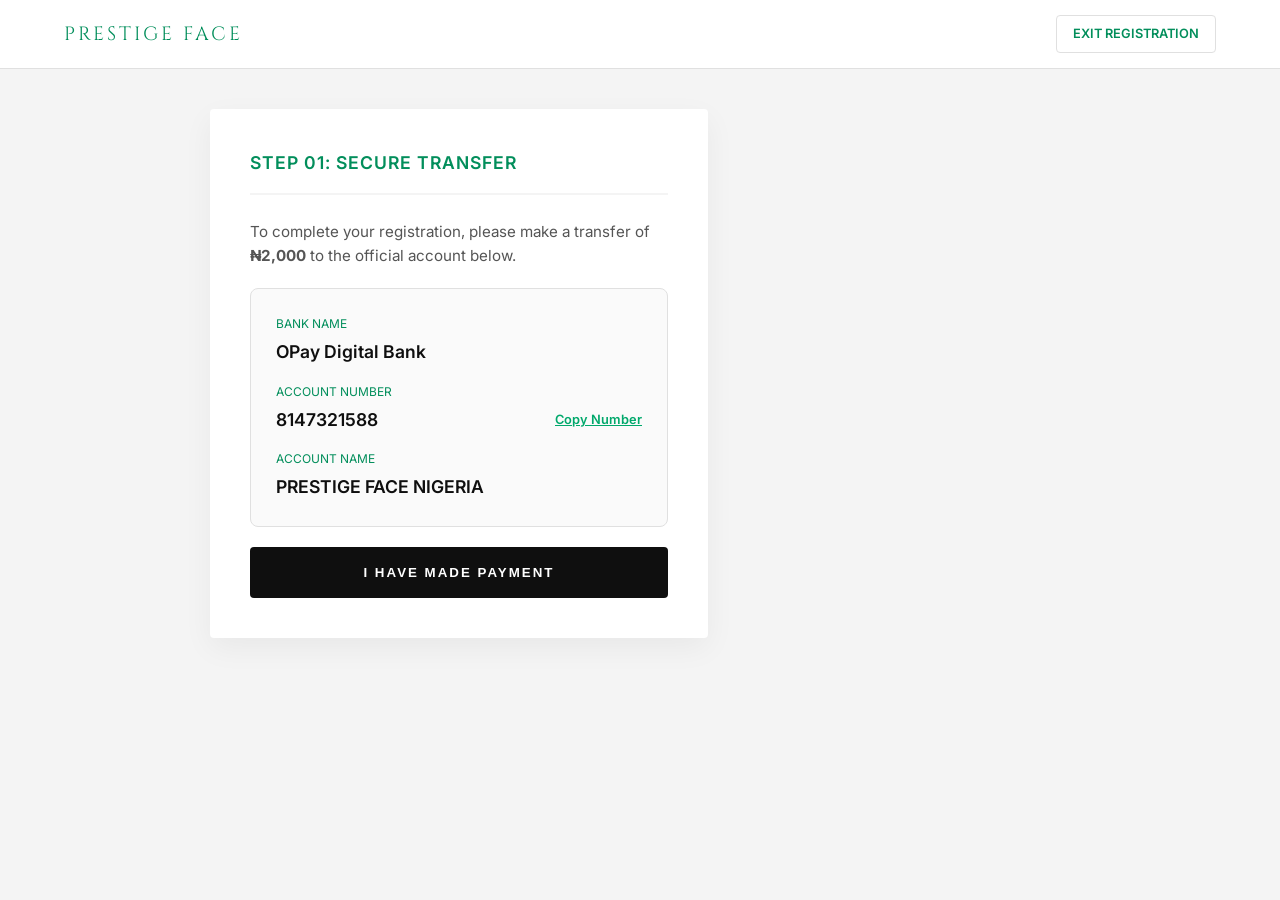
==== payment.html @ cd14887f "Replace voting portal with secure payment page" ====
<!DOCTYPE html>
<html lang="en">
<head>
    <meta charset="UTF-8">
    <meta name="viewport" content="width=device-width, initial-scale=1.0">
    <title>Secure Payment | Prestige Face Nigeria</title>
    <link href="https://fonts.googleapis.com/css2?family=Cinzel:wght@600&family=Inter:wght@300;400;500;600&display=swap" rel="stylesheet">
    <style>
        :root {
            --prestige-gold: #00A86B;
            --prestige-gold-dark: #028e5b;
            --deep-black: #0f0f0f;
            --pure-white: #ffffff;
            --soft-gray: #f4f4f4;
            --border-color: #e0e0e0;
        }

        * {
            margin: 0;
            padding: 0;
            box-sizing: border-box;
        }

        body {
            font-family: 'Inter', sans-serif;
            background-color: var(--soft-gray);
            color: var(--deep-black);
            line-height: 1.6;
        }

        /* Professional Header */
        .top-navbar {
            background: white;
            padding: 15px 5%;
            display: flex;
            justify-content: space-between;
            align-items: center;
            border-bottom: 1px solid var(--border-color);
            position: sticky;
            top: 0;
            z-index: 100;
        }

        .brand-logo {
            font-family: 'Cinzel', serif;
            font-size: 1.2rem;
            letter-spacing: 3px;
            color: #028e5b;
            text-decoration: none;
        }

        .exit-btn {
            text-decoration: none;
            color: #028e5b;
            font-size: 0.8rem;
            font-weight: 600;
            text-transform: uppercase;
            padding: 8px 16px;
            border: 1px solid var(--border-color);
            border-radius: 4px;
            transition: all 0.3s;
        }

        .exit-btn:hover {
            background: #eee;
            color: var(--deep-black);
        }

        /* Main Container */
        .checkout-wrapper {
            max-width: 900px;
            margin: 40px auto;
            padding: 0 20px;
            display: grid;
            grid-template-columns: 1.2fr 0.8fr;
            gap: 30px;
        }

        /* Payment Card */
        .white-card {
            background: white;
            border-radius: 4px;
            padding: 40px;
            box-shadow: 0 10px 30px rgba(0,0,0,0.05);
        }

        .section-header {
            margin-bottom: 25px;
            padding-bottom: 15px;
            border-bottom: 2px solid var(--soft-gray);
        }

        .step-title {
            font-size: 1.1rem;
            text-transform: uppercase;
            letter-spacing: 1px;
            font-weight: 600;
            color: var(--prestige-gold-dark);
        }

        /* Bank Info Box */
        .bank-details-container {
            background: #fafafa;
            border: 1px solid var(--border-color);
            padding: 25px;
            border-radius: 8px;
            margin-bottom: 20px;
        }

        .label-text {
            font-size: 0.75rem;
            color: #028e5b;
            text-transform: uppercase;
            margin-bottom: 5px;
        }

        .value-text {
            font-weight: 600;
            font-size: 1.1rem;
            margin-bottom: 15px;
            display: flex;
            justify-content: space-between;
            align-items: center;
        }

        .copy-link {
            color: var(--prestige-gold);
            font-size: 0.8rem;
            cursor: pointer;
            text-decoration: underline;
        }

        /* Form Inputs */
        .form-group {
            margin-bottom: 20px;
        }

        label {
            display: block;
            font-size: 0.85rem;
            font-weight: 600;
            margin-bottom: 8px;
        }

        input[type="text"], 
        input[type="file"] {
            width: 100%;
            padding: 12px;
            border: 1px solid var(--border-color);
            border-radius: 4px;
            font-family: inherit;
        }

        .submit-btn {
            width: 100%;
            background: var(--deep-black);
            color: white;
            padding: 18px;
            border: none;
            border-radius: 4px;
            font-weight: 700;
            text-transform: uppercase;
            letter-spacing: 2px;
            cursor: pointer;
            transition: 0.3s;
        }

        .submit-btn:hover {
            background: var(--prestige-gold);
        }

        /* Summary Sidebar */
        .order-summary {
            background: white;
            padding: 30px;
            border-radius: 4px;
            height: fit-content;
            border-top: 4px solid var(--prestige-gold);
        }

        .summary-item {
            display: flex;
            justify-content: space-between;
            margin-bottom: 10px;
            font-size: 0.9rem;
        }

        .total-price {
            margin-top: 20px;
            padding-top: 20px;
            border-top: 1px solid var(--soft-gray);
            font-weight: 700;
            font-size: 1.3rem;
        }

        /* Helper Classes */
        .hidden { display: none; }
        .animate-in { animation: slideUp 0.5s ease forwards; }

        @keyframes slideUp {
            from { opacity: 0; transform: translateY(10px); }
            to { opacity: 1; transform: translateY(0); }
        }

        @media (max-width: 768px) {
            .checkout-wrapper { grid-template-columns: 1fr; }
            .order-summary { order: -1; }
        }
    </style>
</head>
<body>

    <nav class="top-navbar">
        <a href="#" class="brand-logo">PRESTIGE FACE</a>
        <a href="main.html" class="exit-btn">Exit Registration</a>
    </nav>

    <div class="checkout-wrapper">
        <main class="white-card">
            
            <!-- STEP 1 -->
            <div id="step1" class="animate-in">
                <div class="section-header">
                    <span class="step-title">Step 01: Secure Transfer</span>
                </div>
                <p style="margin-bottom: 20px; font-size: 0.95rem; color: #555;">
                    To complete your registration, please make a transfer of <strong>₦2,000</strong> to the official account below.
                </p>

                <div class="bank-details-container">
                    <p class="label-text">Bank Name</p>
                    <p class="value-text">OPay Digital Bank</p>

                    <p class="label-text">Account Number</p>
                    <div class="value-text">
                        <span id="accNum">8147321588</span>
                        <span class="copy-link" onclick="copyNum()">Copy Number</span>
                    </div>

                    <p class="label-text">Account Name</p>
                    <p class="value-text" style="margin-bottom:0;">PRESTIGE FACE NIGERIA</p>
                </div>

                <button class="submit-btn" onclick="nextStep()">I Have Made Payment</button>
            </div>

            <!-- STEP 2 -->
            <div id="step2" class="hidden">
                <div class="section-header">
                    <span class="step-title">Step 02: Verification Details</span>
                </div>
                
                <p>Please ensure you send the receipt to your contestant so as he/she can forward it to us for proper documentation</p>
            </div>

    <script>
        function copyNum() {
            const num = document.getElementById('accNum').innerText;
            navigator.clipboard.writeText(num);
            const link = document.querySelector('.copy-link');
            link.innerText = "Copied!";
            setTimeout(() => { link.innerText = "Copy Number"; }, 2000);
        }

        function nextStep() {
            const s1 = document.getElementById('step1');
            const s2 = document.getElementById('step2');
            
            s1.style.opacity = '0';
            setTimeout(() => {
                s1.classList.add('hidden');
                s2.classList.remove('hidden');
                s2.classList.add('animate-in');
            }, 300);
        }
    </script>
</body>
</html>
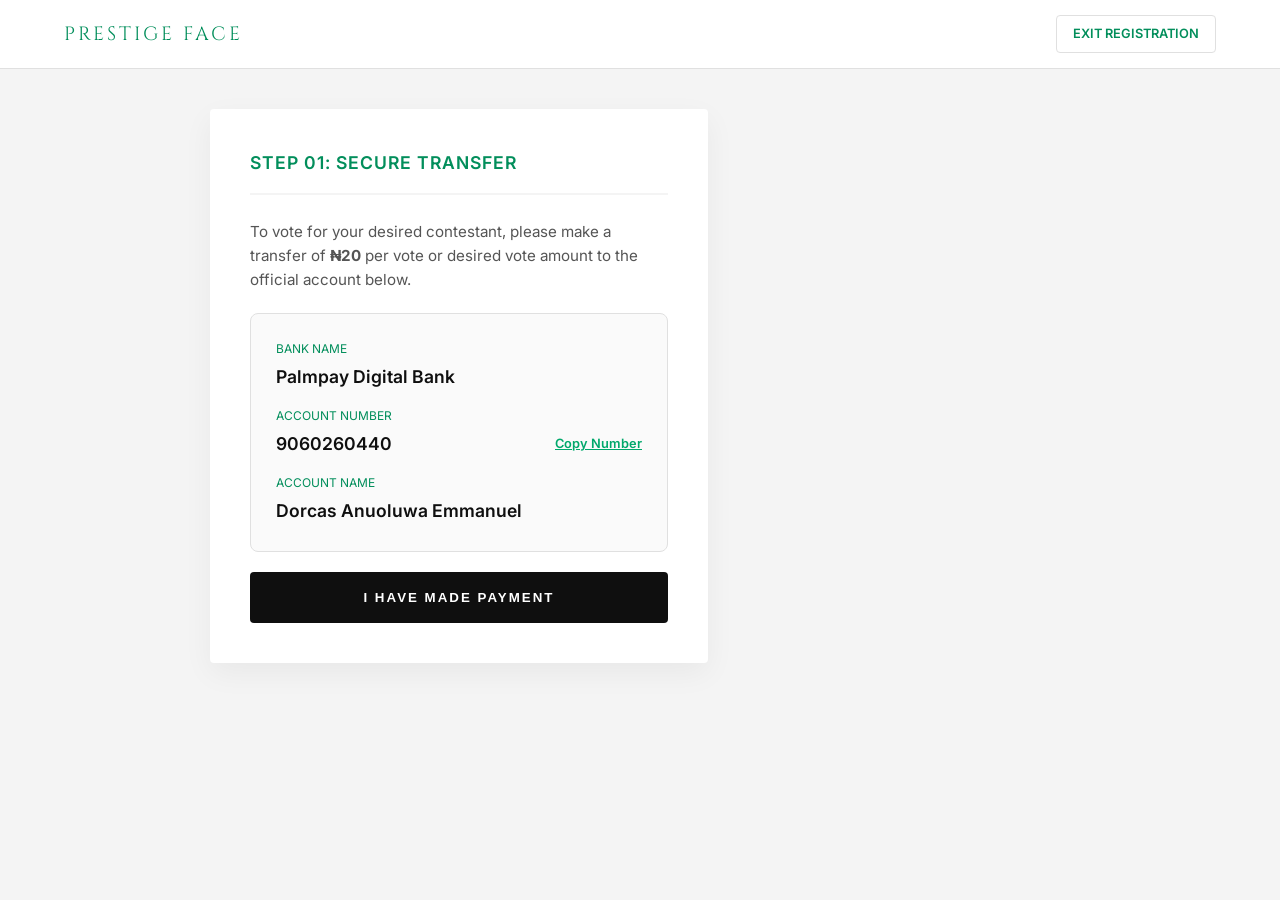
==== commit 7306d575: "Modify payment instructions and account information Updated payment details for voting process." ====
--- a/payment.html
+++ b/payment.html
@@ -212,7 +212,7 @@
 
     <nav class="top-navbar">
         <a href="#" class="brand-logo">PRESTIGE FACE</a>
-        <a href="main.html" class="exit-btn">Exit Registration</a>
+        <a href="index.html" class="exit-btn">Exit Registration</a>
     </nav>
 
     <div class="checkout-wrapper">
@@ -224,25 +224,25 @@
                     <span class="step-title">Step 01: Secure Transfer</span>
                 </div>
                 <p style="margin-bottom: 20px; font-size: 0.95rem; color: #555;">
-                    To complete your registration, please make a transfer of <strong>₦2,000</strong> to the official account below.
-                </p>
-
-                <div class="bank-details-container">
-                    <p class="label-text">Bank Name</p>
-                    <p class="value-text">OPay Digital Bank</p>
-
-                    <p class="label-text">Account Number</p>
-                    <div class="value-text">
-                        <span id="accNum">8147321588</span>
-                        <span class="copy-link" onclick="copyNum()">Copy Number</span>
-                    </div>
-
-                    <p class="label-text">Account Name</p>
-                    <p class="value-text" style="margin-bottom:0;">PRESTIGE FACE NIGERIA</p>
-                </div>
-
-                <button class="submit-btn" onclick="nextStep()">I Have Made Payment</button>
-            </div>
+               To vote for your desired  contestant, please make a transfer of <strong>₦20</strong> per vote or desired vote amount to the official account below.
+</p>
+
+<div class="bank-details-container">
+    <p class="label-text">Bank Name</p>
+    <p class="value-text">Palmpay Digital Bank</p>
+
+    <p class="label-text">Account Number</p>
+    <div class="value-text">
+        <span id="accNum">9060260440</span>
+        <span class="copy-link" onclick="copyNum()">Copy Number</span>
+    </div>
+
+    <p class="label-text">Account Name</p>
+    <p class="value-text" style="margin-bottom:0;">Dorcas Anuoluwa Emmanuel</p>
+</div>
+
+<button class="submit-btn" onclick="nextStep()">I Have Made Payment</button>
+</div>
 
             <!-- STEP 2 -->
             <div id="step2" class="hidden">
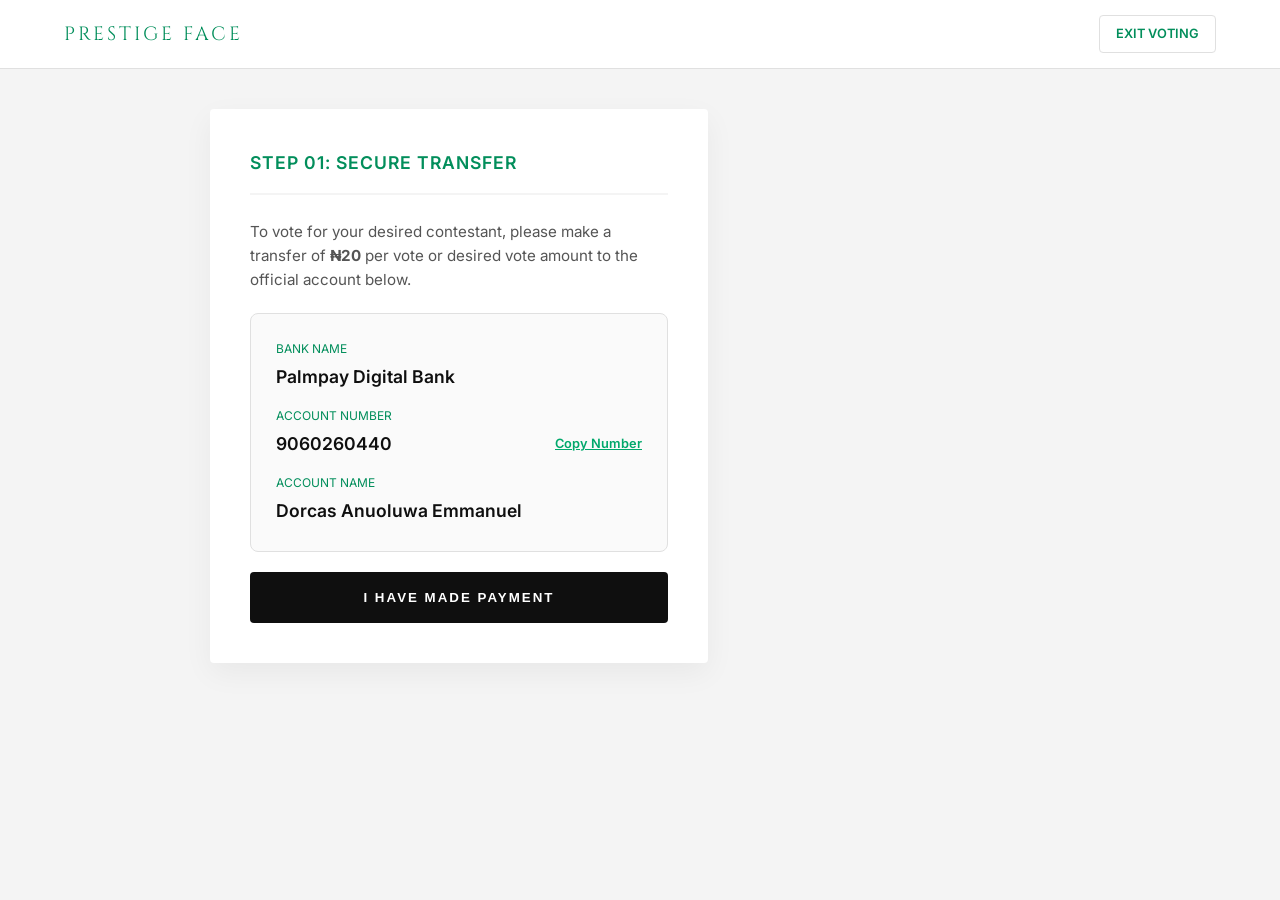
==== commit ced269bb: "Update payment.html" ====
--- a/payment.html
+++ b/payment.html
@@ -212,7 +212,7 @@
 
     <nav class="top-navbar">
         <a href="#" class="brand-logo">PRESTIGE FACE</a>
-        <a href="index.html" class="exit-btn">Exit Registration</a>
+        <a href="index.html" class="exit-btn">Exit Voting</a>
     </nav>
 
     <div class="checkout-wrapper">
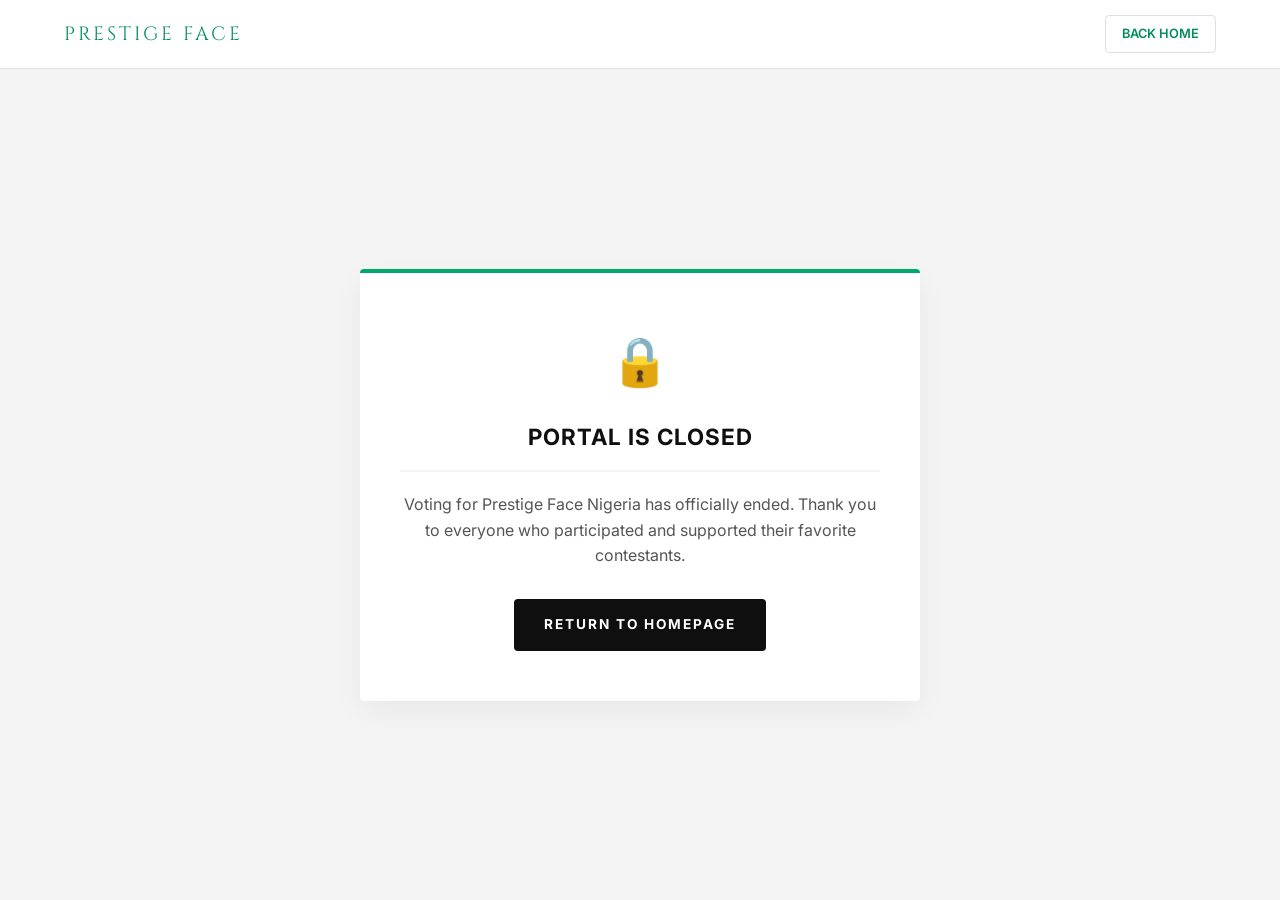
==== commit 6911c460: "Replace payment page with voting closed page" ====
--- a/payment.html
+++ b/payment.html
@@ -3,7 +3,7 @@
 <head>
     <meta charset="UTF-8">
     <meta name="viewport" content="width=device-width, initial-scale=1.0">
-    <title>Secure Payment | Prestige Face Nigeria</title>
+    <title>Voting Closed | Prestige Face Nigeria</title>
     <link href="https://fonts.googleapis.com/css2?family=Cinzel:wght@600&family=Inter:wght@300;400;500;600&display=swap" rel="stylesheet">
     <style>
         :root {
@@ -26,6 +26,9 @@
             background-color: var(--soft-gray);
             color: var(--deep-black);
             line-height: 1.6;
+            display: flex;
+            flex-direction: column;
+            min-height: 100vh;
         }
 
         /* Professional Header */
@@ -67,144 +70,71 @@
         }
 
         /* Main Container */
-        .checkout-wrapper {
-            max-width: 900px;
-            margin: 40px auto;
-            padding: 0 20px;
-            display: grid;
-            grid-template-columns: 1.2fr 0.8fr;
-            gap: 30px;
+        .closed-wrapper {
+            max-width: 600px;
+            margin: auto;
+            padding: 20px;
+            width: 100%;
         }
 
-        /* Payment Card */
+        /* Status Card */
         .white-card {
             background: white;
             border-radius: 4px;
-            padding: 40px;
+            padding: 50px 40px;
             box-shadow: 0 10px 30px rgba(0,0,0,0.05);
+            text-align: center;
+            border-top: 4px solid var(--prestige-gold);
+            animation: slideUp 0.5s ease forwards;
+        }
+
+        .status-icon {
+            font-size: 3rem;
+            color: #d9534f; /* Muted Red Alert */
+            margin-bottom: 20px;
         }
 
         .section-header {
-            margin-bottom: 25px;
+            margin-bottom: 20px;
             padding-bottom: 15px;
             border-bottom: 2px solid var(--soft-gray);
         }
 
-        .step-title {
-            font-size: 1.1rem;
+        .status-title {
+            font-size: 1.4rem;
             text-transform: uppercase;
             letter-spacing: 1px;
-            font-weight: 600;
-            color: var(--prestige-gold-dark);
+            font-weight: 700;
+            color: var(--deep-black);
         }
 
-        /* Bank Info Box */
-        .bank-details-container {
-            background: #fafafa;
-            border: 1px solid var(--border-color);
-            padding: 25px;
-            border-radius: 8px;
-            margin-bottom: 20px;
+        .notice-text {
+            margin-bottom: 30px;
+            font-size: 1rem;
+            color: #555;
         }
 
-        .label-text {
-            font-size: 0.75rem;
-            color: #028e5b;
-            text-transform: uppercase;
-            margin-bottom: 5px;
-        }
-
-        .value-text {
-            font-weight: 600;
-            font-size: 1.1rem;
-            margin-bottom: 15px;
-            display: flex;
-            justify-content: space-between;
-            align-items: center;
-        }
-
-        .copy-link {
-            color: var(--prestige-gold);
-            font-size: 0.8rem;
-            cursor: pointer;
-            text-decoration: underline;
-        }
-
-        /* Form Inputs */
-        .form-group {
-            margin-bottom: 20px;
-        }
-
-        label {
-            display: block;
-            font-size: 0.85rem;
-            font-weight: 600;
-            margin-bottom: 8px;
-        }
-
-        input[type="text"], 
-        input[type="file"] {
-            width: 100%;
-            padding: 12px;
-            border: 1px solid var(--border-color);
-            border-radius: 4px;
-            font-family: inherit;
-        }
-
-        .submit-btn {
-            width: 100%;
+        .home-btn {
+            display: inline-block;
+            text-decoration: none;
             background: var(--deep-black);
             color: white;
-            padding: 18px;
-            border: none;
+            padding: 15px 30px;
             border-radius: 4px;
             font-weight: 700;
             text-transform: uppercase;
             letter-spacing: 2px;
-            cursor: pointer;
+            font-size: 0.85rem;
             transition: 0.3s;
         }
 
-        .submit-btn:hover {
+        .home-btn:hover {
             background: var(--prestige-gold);
         }
-
-        /* Summary Sidebar */
-        .order-summary {
-            background: white;
-            padding: 30px;
-            border-radius: 4px;
-            height: fit-content;
-            border-top: 4px solid var(--prestige-gold);
-        }
-
-        .summary-item {
-            display: flex;
-            justify-content: space-between;
-            margin-bottom: 10px;
-            font-size: 0.9rem;
-        }
-
-        .total-price {
-            margin-top: 20px;
-            padding-top: 20px;
-            border-top: 1px solid var(--soft-gray);
-            font-weight: 700;
-            font-size: 1.3rem;
-        }
-
-        /* Helper Classes */
-        .hidden { display: none; }
-        .animate-in { animation: slideUp 0.5s ease forwards; }
 
         @keyframes slideUp {
             from { opacity: 0; transform: translateY(10px); }
             to { opacity: 1; transform: translateY(0); }
-        }
-
-        @media (max-width: 768px) {
-            .checkout-wrapper { grid-template-columns: 1fr; }
-            .order-summary { order: -1; }
         }
     </style>
 </head>
@@ -212,67 +142,24 @@
 
     <nav class="top-navbar">
         <a href="#" class="brand-logo">PRESTIGE FACE</a>
-        <a href="index.html" class="exit-btn">Exit Voting</a>
+        <a href="index.html" class="exit-btn">Back Home</a>
     </nav>
 
-    <div class="checkout-wrapper">
+    <div class="closed-wrapper">
         <main class="white-card">
+            <div class="status-icon">🔒</div>
             
-            <!-- STEP 1 -->
-            <div id="step1" class="animate-in">
-                <div class="section-header">
-                    <span class="step-title">Step 01: Secure Transfer</span>
-                </div>
-                <p style="margin-bottom: 20px; font-size: 0.95rem; color: #555;">
-               To vote for your desired  contestant, please make a transfer of <strong>₦20</strong> per vote or desired vote amount to the official account below.
-</p>
+            <div class="section-header">
+                <h1 class="status-title">Portal is Closed</h1>
+            </div>
+            
+            <p class="notice-text">
+                Voting for Prestige Face Nigeria has officially ended. Thank you to everyone who participated and supported their favorite contestants. 
+            </p>
 
-<div class="bank-details-container">
-    <p class="label-text">Bank Name</p>
-    <p class="value-text">Palmpay Digital Bank</p>
-
-    <p class="label-text">Account Number</p>
-    <div class="value-text">
-        <span id="accNum">9060260440</span>
-        <span class="copy-link" onclick="copyNum()">Copy Number</span>
+            <a href="index.html" class="home-btn">Return to Homepage</a>
+        </main>
     </div>
 
-    <p class="label-text">Account Name</p>
-    <p class="value-text" style="margin-bottom:0;">Dorcas Anuoluwa Emmanuel</p>
-</div>
-
-<button class="submit-btn" onclick="nextStep()">I Have Made Payment</button>
-</div>
-
-            <!-- STEP 2 -->
-            <div id="step2" class="hidden">
-                <div class="section-header">
-                    <span class="step-title">Step 02: Verification Details</span>
-                </div>
-                
-                <p>Please ensure you send the receipt to your contestant so as he/she can forward it to us for proper documentation</p>
-            </div>
-
-    <script>
-        function copyNum() {
-            const num = document.getElementById('accNum').innerText;
-            navigator.clipboard.writeText(num);
-            const link = document.querySelector('.copy-link');
-            link.innerText = "Copied!";
-            setTimeout(() => { link.innerText = "Copy Number"; }, 2000);
-        }
-
-        function nextStep() {
-            const s1 = document.getElementById('step1');
-            const s2 = document.getElementById('step2');
-            
-            s1.style.opacity = '0';
-            setTimeout(() => {
-                s1.classList.add('hidden');
-                s2.classList.remove('hidden');
-                s2.classList.add('animate-in');
-            }, 300);
-        }
-    </script>
 </body>
 </html>
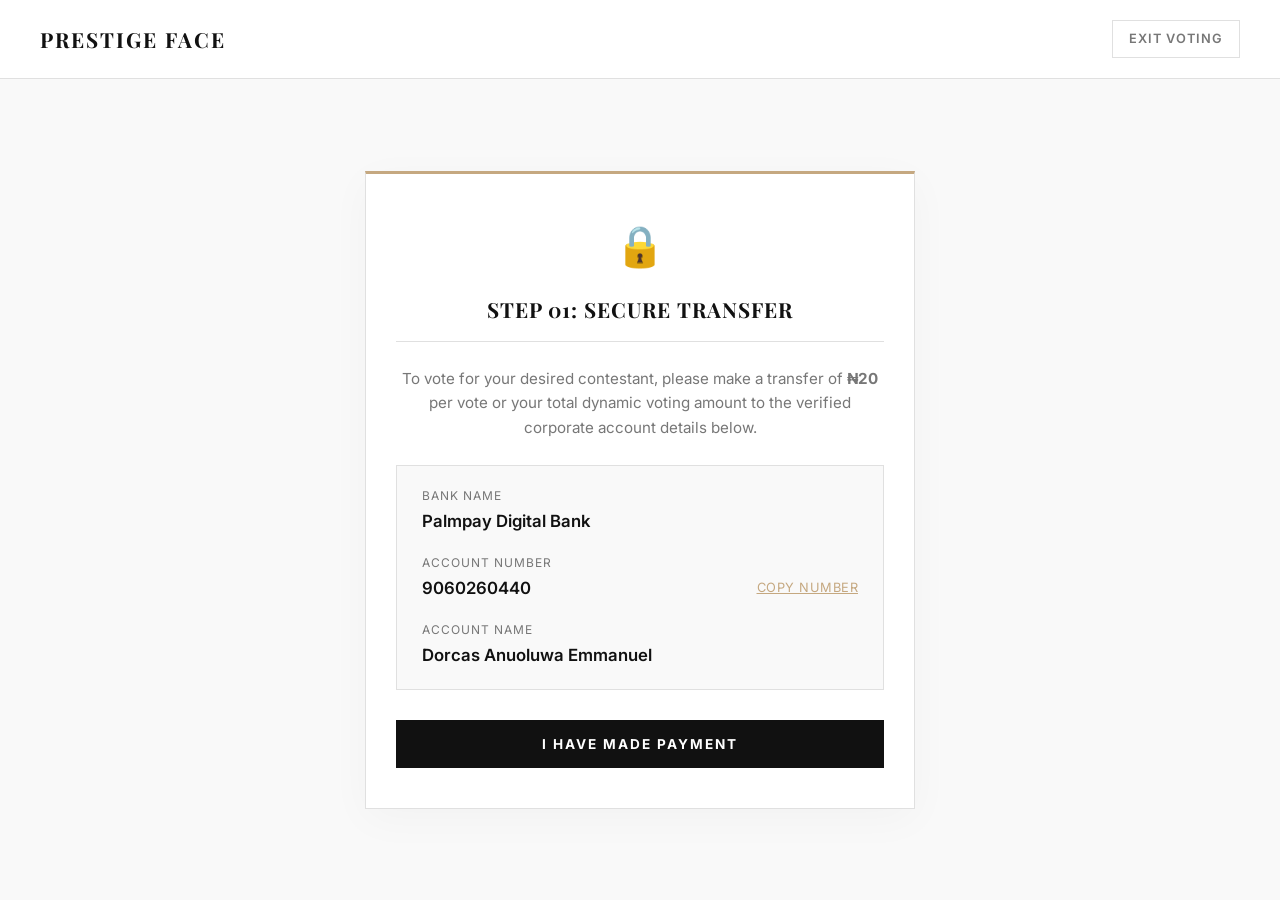
==== commit fbe2d354: "Update payment.html" ====
--- a/payment.html
+++ b/payment.html
@@ -3,163 +3,300 @@
 <head>
     <meta charset="UTF-8">
     <meta name="viewport" content="width=device-width, initial-scale=1.0">
-    <title>Voting Closed | Prestige Face Nigeria</title>
-    <link href="https://fonts.googleapis.com/css2?family=Cinzel:wght@600&family=Inter:wght@300;400;500;600&display=swap" rel="stylesheet">
+    <title>Secure Payment | Prestige Face Nigeria</title>
+    <link href="https://fonts.googleapis.com/css2?family=Playfair+Display:wght@700&family=Inter:wght@300;400;600;700&display=swap" rel="stylesheet">
     <style>
+        /* ==========================================================================
+           COLOR PALETTE & DESIGN SYSTEM
+           ========================================================================== */
         :root {
-            --prestige-gold: #00A86B;
-            --prestige-gold-dark: #028e5b;
-            --deep-black: #0f0f0f;
-            --pure-white: #ffffff;
-            --soft-gray: #f4f4f4;
+            --primary: #111111;
+            --accent: #c5a880; /* High-Fashion Gold */
+            --light-bg: #f9f9f9;
+            --text-dark: #222222;
+            --text-light: #777777;
             --border-color: #e0e0e0;
-        }
-
-        * {
-            margin: 0;
-            padding: 0;
-            box-sizing: border-box;
+            --white: #ffffff;
+            --transition: all 0.3s cubic-bezier(0.25, 0.8, 0.25, 1);
+        }
+
+        * { 
+            margin: 0; 
+            padding: 0; 
+            box-sizing: border-box; 
+            font-family: 'Inter', sans-serif; 
         }
 
         body {
-            font-family: 'Inter', sans-serif;
-            background-color: var(--soft-gray);
-            color: var(--deep-black);
+            background-color: var(--light-bg);
+            color: var(--text-dark);
             line-height: 1.6;
             display: flex;
             flex-direction: column;
             min-height: 100vh;
-        }
-
-        /* Professional Header */
+            padding-top: 80px; /* Space for fixed navbar */
+        }
+
+        /* Navigation Bar */
         .top-navbar {
-            background: white;
-            padding: 15px 5%;
+            position: fixed;
+            top: 0;
+            left: 0;
+            width: 100%;
+            background: rgba(255, 255, 255, 0.95);
+            backdrop-filter: blur(10px);
+            border-bottom: 1px solid var(--border-color);
             display: flex;
             justify-content: space-between;
             align-items: center;
-            border-bottom: 1px solid var(--border-color);
-            position: sticky;
-            top: 0;
-            z-index: 100;
+            padding: 20px 40px;
+            z-index: 999;
         }
 
         .brand-logo {
-            font-family: 'Cinzel', serif;
-            font-size: 1.2rem;
-            letter-spacing: 3px;
-            color: #028e5b;
+            font-family: 'Playfair Display', serif;
+            font-size: 1.3rem;
+            font-weight: 700;
+            letter-spacing: 2px;
+            color: var(--primary);
             text-decoration: none;
         }
 
         .exit-btn {
             text-decoration: none;
-            color: #028e5b;
+            color: var(--text-light);
+            font-weight: 600;
             font-size: 0.8rem;
-            font-weight: 600;
-            text-transform: uppercase;
+            text-transform: uppercase;
+            letter-spacing: 1px;
+            transition: var(--transition);
+            border: 1px solid var(--border-color);
             padding: 8px 16px;
+        }
+
+        .exit-btn:hover {
+            color: var(--primary);
+            border-color: var(--primary);
+        }
+
+        /* Main Container Framework */
+        .checkout-container {
+            flex: 1;
+            display: flex;
+            align-items: center;
+            justify-content: center;
+            padding: 40px 20px;
+        }
+
+        .checkout-wrapper {
+            max-width: 550px;
+            width: 100%;
+            margin: auto;
+        }
+
+        .white-card {
+            background: var(--white);
             border: 1px solid var(--border-color);
-            border-radius: 4px;
-            transition: all 0.3s;
-        }
-
-        .exit-btn:hover {
-            background: #eee;
-            color: var(--deep-black);
-        }
-
-        /* Main Container */
-        .closed-wrapper {
-            max-width: 600px;
-            margin: auto;
-            padding: 20px;
-            width: 100%;
-        }
-
-        /* Status Card */
-        .white-card {
-            background: white;
-            border-radius: 4px;
-            padding: 50px 40px;
-            box-shadow: 0 10px 30px rgba(0,0,0,0.05);
+            padding: 40px 30px;
+            box-shadow: 0 10px 40px rgba(0,0,0,0.03);
             text-align: center;
-            border-top: 4px solid var(--prestige-gold);
-            animation: slideUp 0.5s ease forwards;
+            border-top: 3px solid var(--accent);
+            position: relative;
         }
 
         .status-icon {
-            font-size: 3rem;
-            color: #d9534f; /* Muted Red Alert */
-            margin-bottom: 20px;
+            font-size: 2.5rem;
+            color: var(--accent);
+            margin-bottom: 15px;
         }
 
         .section-header {
-            margin-bottom: 20px;
+            margin-bottom: 25px;
             padding-bottom: 15px;
-            border-bottom: 2px solid var(--soft-gray);
-        }
-
-        .status-title {
-            font-size: 1.4rem;
+            border-bottom: 1px solid var(--border-color);
+        }
+
+        .step-title {
+            font-family: 'Playfair Display', serif;
+            font-size: 1.3rem;
             text-transform: uppercase;
             letter-spacing: 1px;
             font-weight: 700;
-            color: var(--deep-black);
-        }
-
-        .notice-text {
+            color: var(--primary);
+        }
+
+        .instruction-text {
+            margin-bottom: 25px;
+            font-size: 0.95rem;
+            color: var(--text-light);
+        }
+
+        /* Bank Account Content Area */
+        .bank-details-container {
+            background: var(--light-bg);
+            border: 1px solid var(--border-color);
+            padding: 20px 25px;
             margin-bottom: 30px;
-            font-size: 1rem;
-            color: #555;
-        }
-
-        .home-btn {
-            display: inline-block;
+            text-align: left;
+        }
+
+        .label-text {
+            font-size: 0.75rem;
+            color: var(--text-light);
+            text-transform: uppercase;
+            letter-spacing: 1px;
+            margin-bottom: 3px;
+        }
+
+        .value-text {
+            font-weight: 600;
+            font-size: 1.05rem;
+            margin-bottom: 18px;
+            color: var(--primary);
+            display: flex;
+            justify-content: space-between;
+            align-items: center;
+        }
+
+        .value-text:last-child {
+            margin-bottom: 0;
+        }
+
+        .copy-link {
+            color: var(--accent);
+            font-size: 0.8rem;
+            cursor: pointer;
+            text-decoration: underline;
+            font-weight: 400;
+            text-transform: uppercase;
+            letter-spacing: 0.5px;
+        }
+
+        .copy-link:hover {
+            color: var(--primary);
+        }
+
+        /* Action Buttons */
+        .submit-btn, .home-btn {
+            display: block;
+            width: 100%;
             text-decoration: none;
-            background: var(--deep-black);
-            color: white;
-            padding: 15px 30px;
-            border-radius: 4px;
+            background: var(--primary);
+            color: var(--white);
+            padding: 16px;
+            border: none;
             font-weight: 700;
             text-transform: uppercase;
             letter-spacing: 2px;
+            cursor: pointer;
             font-size: 0.85rem;
-            transition: 0.3s;
-        }
-
-        .home-btn:hover {
-            background: var(--prestige-gold);
+            transition: var(--transition);
+            text-align: center;
+        }
+
+        .submit-btn:hover, .home-btn:hover {
+            background: var(--accent);
+        }
+
+        /* Step Logic Display Controls */
+        .hidden { 
+            display: none !important; 
+        }
+
+        .animate-in { 
+            animation: slideUp 0.4s cubic-bezier(0.25, 0.8, 0.25, 1) forwards; 
         }
 
         @keyframes slideUp {
-            from { opacity: 0; transform: translateY(10px); }
+            from { opacity: 0; transform: translateY(15px); }
             to { opacity: 1; transform: translateY(0); }
         }
     </style>
 </head>
 <body>
 
+    <!-- Integrated Top Header Navigation Element -->
     <nav class="top-navbar">
-        <a href="#" class="brand-logo">PRESTIGE FACE</a>
-        <a href="index.html" class="exit-btn">Back Home</a>
+        <a href="index.html" class="brand-logo">PRESTIGE FACE</a>
+        <a href="index.html" class="exit-btn">Exit Voting</a>
     </nav>
 
-    <div class="closed-wrapper">
-        <main class="white-card">
-            <div class="status-icon">🔒</div>
+    <!-- Center Stage Container Block -->
+    <div class="checkout-container">
+        <div class="checkout-wrapper">
+            <main class="white-card">
+                <div class="status-icon">🔒</div>
+
+                <!-- STEP 1: Secure Direct Transfer Panel -->
+                <div id="step1" class="animate-in">
+                    <div class="section-header">
+                        <span class="step-title">Step 01: Secure Transfer</span>
+                    </div>
+                    <p class="instruction-text">
+                        To vote for your desired contestant, please make a transfer of <strong>₦20</strong> per vote or your total dynamic voting amount to the verified corporate account details below.
+                    </p>
+
+                    <div class="bank-details-container">
+                        <p class="label-text">Bank Name</p>
+                        <p class="value-text">Palmpay Digital Bank</p>
+
+                        <p class="label-text">Account Number</p>
+                        <div class="value-text">
+                            <span id="accNum">9060260440</span>
+                            <span class="copy-link" onclick="copyNum()">Copy Number</span>
+                        </div>
+
+                        <p class="label-text">Account Name</p>
+                        <p class="value-text">Dorcas Anuoluwa Emmanuel</p>
+                    </div>
+
+                    <button class="submit-btn" onclick="nextStep()">I Have Made Payment</button>
+                </div>
+
+                <!-- STEP 2: Client Verification Interface Panel -->
+                <div id="step2" class="hidden">
+                    <div class="section-header">
+                        <span class="step-title">Step 02: Verification Details</span>
+                    </div>
+                    
+                    <p class="instruction-text" style="line-height: 1.8; margin-bottom: 35px;">
+                        Payment initialized successfully. Please ensure you **forward your transactional receipt snapshot directly to your chosen contestant** so they can submit it to the administrative board for instant live standing updates.
+                    </p>
+                    
+                    <a href="index.html" class="home-btn">Return to Homepage</a>
+                </div>
+            </main>
+        </div>
+    </div>
+
+    <!-- Interface Script Controller Block -->
+    <script>
+        // Copy System Handling Interface
+        function copyNum() {
+            const num = document.getElementById('accNum').innerText;
+            navigator.clipboard.writeText(num).then(() => {
+                const link = document.querySelector('.copy-link');
+                link.innerText = "Copied!";
+                setTimeout(() => { 
+                    link.innerText = "Copy Number"; 
+                }, 2000);
+            });
+        }
+
+        // Multistage Navigation Controller Logic
+        function nextStep() {
+            const s1 = document.getElementById('step1');
+            const s2 = document.getElementById('step2');
             
-            <div class="section-header">
-                <h1 class="status-title">Portal is Closed</h1>
-            </div>
+            s1.style.opacity = '0';
+            s1.style.transition = 'opacity 0.2s ease';
             
-            <p class="notice-text">
-                Voting for Prestige Face Nigeria has officially ended. Thank you to everyone who participated and supported their favorite contestants. 
-            </p>
-
-            <a href="index.html" class="home-btn">Return to Homepage</a>
-        </main>
-    </div>
-
+            setTimeout(() => {
+                s1.classList.add('hidden');
+                s2.classList.remove('hidden');
+                s2.classList.add('animate-in');
+            }, 200);
+        }
+    </script>
 </body>
 </html>
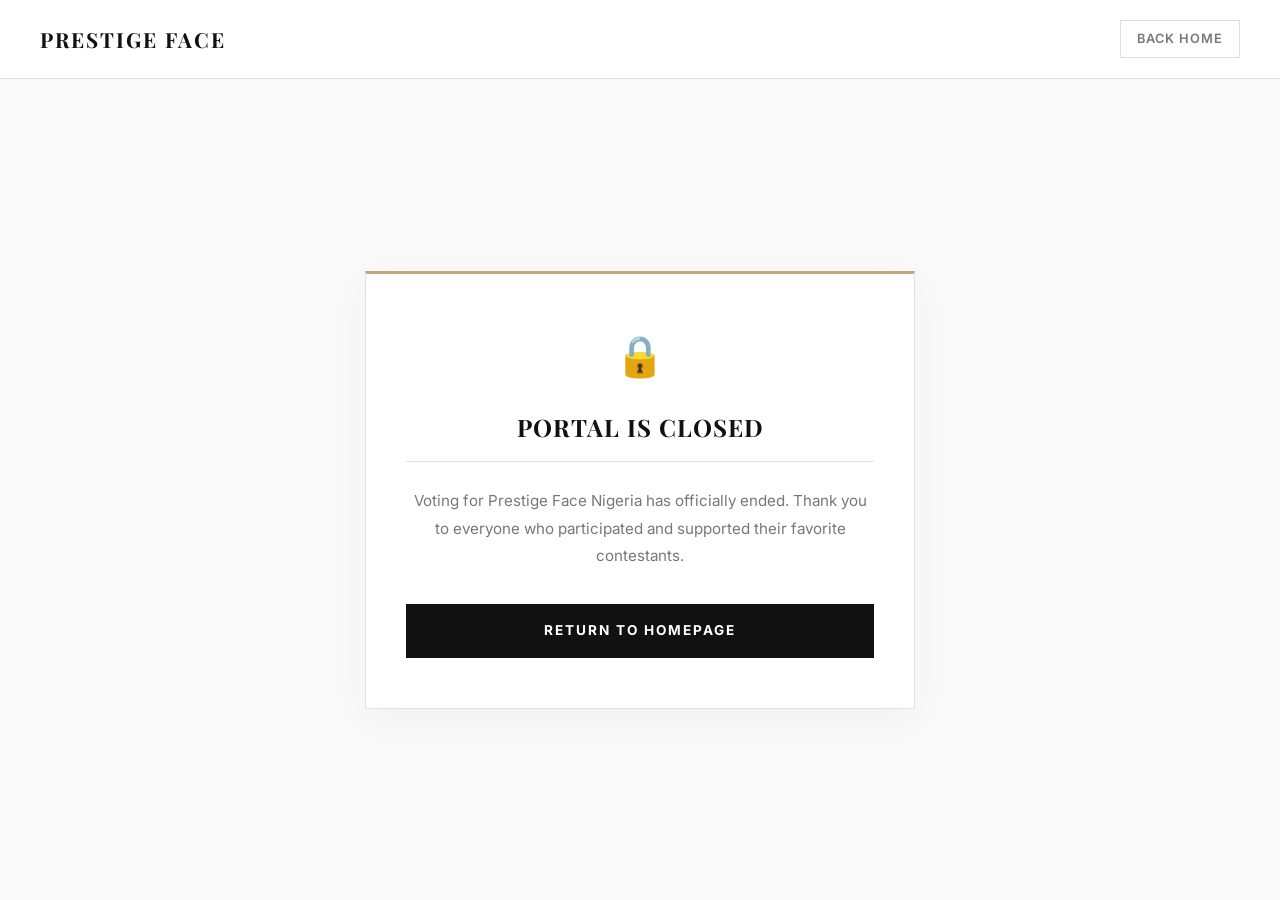
==== commit 07b13343: "Replace payment page with closed voting notice" ====
--- a/payment.html
+++ b/payment.html
@@ -3,11 +3,11 @@
 <head>
     <meta charset="UTF-8">
     <meta name="viewport" content="width=device-width, initial-scale=1.0">
-    <title>Secure Payment | Prestige Face Nigeria</title>
+    <title>Voting Closed | Prestige Face Nigeria</title>
     <link href="https://fonts.googleapis.com/css2?family=Playfair+Display:wght@700&family=Inter:wght@300;400;600;700&display=swap" rel="stylesheet">
     <style>
         /* ==========================================================================
-           COLOR PALETTE & DESIGN SYSTEM
+           COLOR PALETTE & DESIGN SYSTEM (Matches Prestige Luxury Branding)
            ========================================================================== */
         :root {
             --primary: #111111;
@@ -20,14 +20,14 @@
             --transition: all 0.3s cubic-bezier(0.25, 0.8, 0.25, 1);
         }
 
-        * { 
-            margin: 0; 
-            padding: 0; 
-            box-sizing: border-box; 
-            font-family: 'Inter', sans-serif; 
+        * {
+            margin: 0;
+            padding: 0;
+            box-sizing: border-box;
         }
 
         body {
+            font-family: 'Inter', sans-serif;
             background-color: var(--light-bg);
             color: var(--text-dark);
             line-height: 1.6;
@@ -37,7 +37,7 @@
             padding-top: 80px; /* Space for fixed navbar */
         }
 
-        /* Navigation Bar */
+        /* Professional Header Navigation */
         .top-navbar {
             position: fixed;
             top: 0;
@@ -80,7 +80,7 @@
         }
 
         /* Main Container Framework */
-        .checkout-container {
+        .closed-container {
             flex: 1;
             display: flex;
             align-items: center;
@@ -88,26 +88,27 @@
             padding: 40px 20px;
         }
 
-        .checkout-wrapper {
+        .closed-wrapper {
             max-width: 550px;
             width: 100%;
             margin: auto;
         }
 
+        /* Status Card Display */
         .white-card {
             background: var(--white);
             border: 1px solid var(--border-color);
-            padding: 40px 30px;
+            padding: 50px 40px;
             box-shadow: 0 10px 40px rgba(0,0,0,0.03);
             text-align: center;
             border-top: 3px solid var(--accent);
-            position: relative;
+            animation: slideUp 0.4s cubic-bezier(0.25, 0.8, 0.25, 1) forwards;
         }
 
         .status-icon {
             font-size: 2.5rem;
             color: var(--accent);
-            margin-bottom: 15px;
+            margin-bottom: 20px;
         }
 
         .section-header {
@@ -116,68 +117,24 @@
             border-bottom: 1px solid var(--border-color);
         }
 
-        .step-title {
+        .status-title {
             font-family: 'Playfair Display', serif;
-            font-size: 1.3rem;
+            font-size: 1.5rem;
             text-transform: uppercase;
             letter-spacing: 1px;
             font-weight: 700;
             color: var(--primary);
         }
 
-        .instruction-text {
-            margin-bottom: 25px;
+        .notice-text {
+            margin-bottom: 35px;
             font-size: 0.95rem;
             color: var(--text-light);
-        }
-
-        /* Bank Account Content Area */
-        .bank-details-container {
-            background: var(--light-bg);
-            border: 1px solid var(--border-color);
-            padding: 20px 25px;
-            margin-bottom: 30px;
-            text-align: left;
-        }
-
-        .label-text {
-            font-size: 0.75rem;
-            color: var(--text-light);
-            text-transform: uppercase;
-            letter-spacing: 1px;
-            margin-bottom: 3px;
-        }
-
-        .value-text {
-            font-weight: 600;
-            font-size: 1.05rem;
-            margin-bottom: 18px;
-            color: var(--primary);
-            display: flex;
-            justify-content: space-between;
-            align-items: center;
-        }
-
-        .value-text:last-child {
-            margin-bottom: 0;
-        }
-
-        .copy-link {
-            color: var(--accent);
-            font-size: 0.8rem;
-            cursor: pointer;
-            text-decoration: underline;
-            font-weight: 400;
-            text-transform: uppercase;
-            letter-spacing: 0.5px;
-        }
-
-        .copy-link:hover {
-            color: var(--primary);
+            line-height: 1.8;
         }
 
         /* Action Buttons */
-        .submit-btn, .home-btn {
+        .home-btn {
             display: block;
             width: 100%;
             text-decoration: none;
@@ -194,17 +151,8 @@
             text-align: center;
         }
 
-        .submit-btn:hover, .home-btn:hover {
+        .home-btn:hover {
             background: var(--accent);
-        }
-
-        /* Step Logic Display Controls */
-        .hidden { 
-            display: none !important; 
-        }
-
-        .animate-in { 
-            animation: slideUp 0.4s cubic-bezier(0.25, 0.8, 0.25, 1) forwards; 
         }
 
         @keyframes slideUp {
@@ -215,88 +163,30 @@
 </head>
 <body>
 
-    <!-- Integrated Top Header Navigation Element -->
+    <!-- Top Header Navigation -->
     <nav class="top-navbar">
         <a href="index.html" class="brand-logo">PRESTIGE FACE</a>
-        <a href="index.html" class="exit-btn">Exit Voting</a>
+        <a href="index.html" class="exit-btn">Back Home</a>
     </nav>
 
     <!-- Center Stage Container Block -->
-    <div class="checkout-container">
-        <div class="checkout-wrapper">
+    <div class="closed-container">
+        <div class="closed-wrapper">
             <main class="white-card">
                 <div class="status-icon">🔒</div>
+                
+                <div class="section-header">
+                    <h1 class="status-title">Portal is Closed</h1>
+                </div>
+                
+                <p class="notice-text">
+                    Voting for Prestige Face Nigeria has officially ended. Thank you to everyone who participated and supported their favorite contestants.
+                </p>
 
-                <!-- STEP 1: Secure Direct Transfer Panel -->
-                <div id="step1" class="animate-in">
-                    <div class="section-header">
-                        <span class="step-title">Step 01: Secure Transfer</span>
-                    </div>
-                    <p class="instruction-text">
-                        To vote for your desired contestant, please make a transfer of <strong>₦20</strong> per vote or your total dynamic voting amount to the verified corporate account details below.
-                    </p>
-
-                    <div class="bank-details-container">
-                        <p class="label-text">Bank Name</p>
-                        <p class="value-text">Palmpay Digital Bank</p>
-
-                        <p class="label-text">Account Number</p>
-                        <div class="value-text">
-                            <span id="accNum">9060260440</span>
-                            <span class="copy-link" onclick="copyNum()">Copy Number</span>
-                        </div>
-
-                        <p class="label-text">Account Name</p>
-                        <p class="value-text">Dorcas Anuoluwa Emmanuel</p>
-                    </div>
-
-                    <button class="submit-btn" onclick="nextStep()">I Have Made Payment</button>
-                </div>
-
-                <!-- STEP 2: Client Verification Interface Panel -->
-                <div id="step2" class="hidden">
-                    <div class="section-header">
-                        <span class="step-title">Step 02: Verification Details</span>
-                    </div>
-                    
-                    <p class="instruction-text" style="line-height: 1.8; margin-bottom: 35px;">
-                        Payment initialized successfully. Please ensure you **forward your transactional receipt snapshot directly to your chosen contestant** so they can submit it to the administrative board for instant live standing updates.
-                    </p>
-                    
-                    <a href="index.html" class="home-btn">Return to Homepage</a>
-                </div>
+                <a href="index.html" class="home-btn">Return to Homepage</a>
             </main>
         </div>
     </div>
 
-    <!-- Interface Script Controller Block -->
-    <script>
-        // Copy System Handling Interface
-        function copyNum() {
-            const num = document.getElementById('accNum').innerText;
-            navigator.clipboard.writeText(num).then(() => {
-                const link = document.querySelector('.copy-link');
-                link.innerText = "Copied!";
-                setTimeout(() => { 
-                    link.innerText = "Copy Number"; 
-                }, 2000);
-            });
-        }
-
-        // Multistage Navigation Controller Logic
-        function nextStep() {
-            const s1 = document.getElementById('step1');
-            const s2 = document.getElementById('step2');
-            
-            s1.style.opacity = '0';
-            s1.style.transition = 'opacity 0.2s ease';
-            
-            setTimeout(() => {
-                s1.classList.add('hidden');
-                s2.classList.remove('hidden');
-                s2.classList.add('animate-in');
-            }, 200);
-        }
-    </script>
 </body>
 </html>
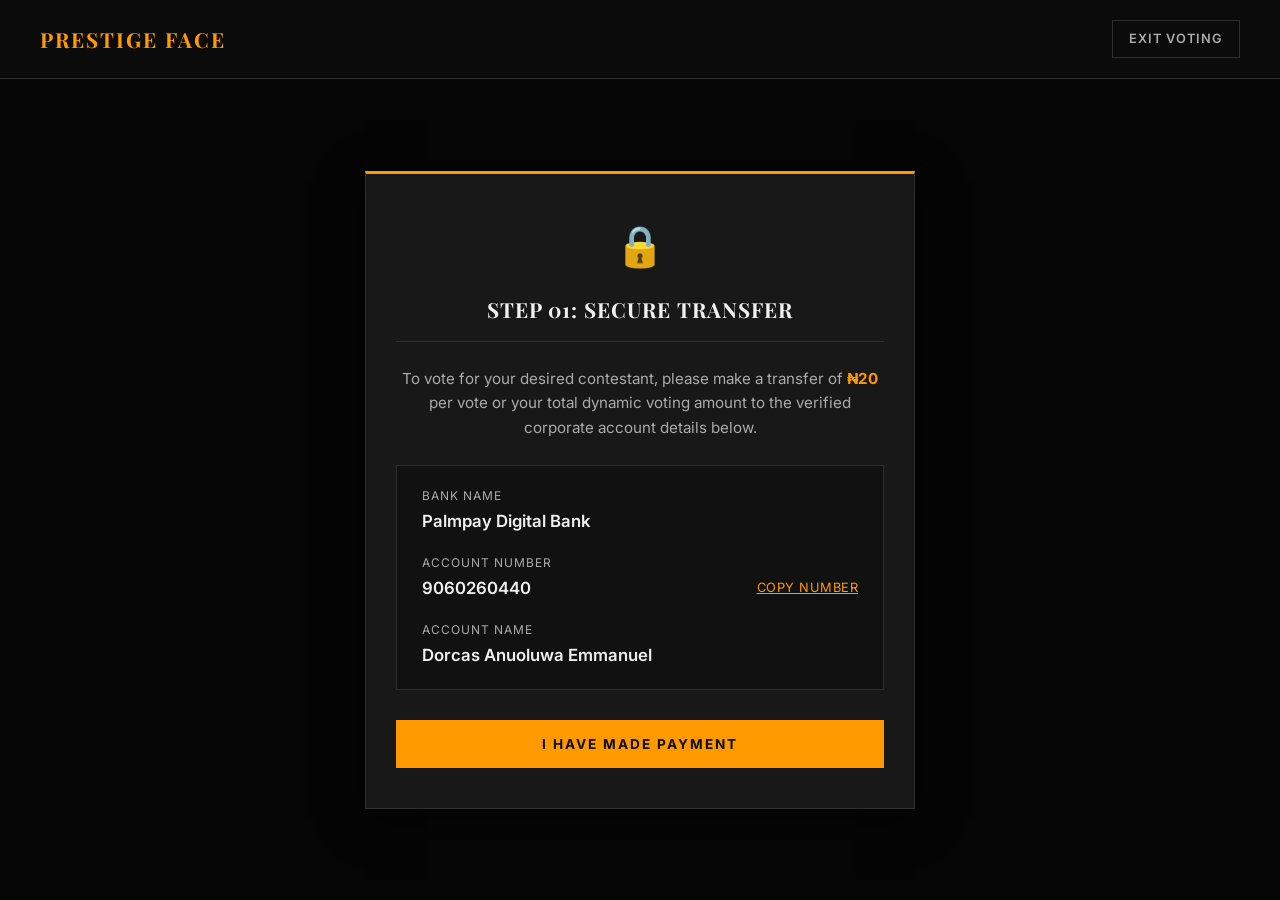
==== commit 16a58b76: "Update payment.html" ====
--- a/payment.html
+++ b/payment.html
@@ -3,31 +3,33 @@
 <head>
     <meta charset="UTF-8">
     <meta name="viewport" content="width=device-width, initial-scale=1.0">
-    <title>Voting Closed | Prestige Face Nigeria</title>
+    <title>Secure Payment | Prestige Face Nigeria</title>
     <link href="https://fonts.googleapis.com/css2?family=Playfair+Display:wght@700&family=Inter:wght@300;400;600;700&display=swap" rel="stylesheet">
     <style>
         /* ==========================================================================
-           COLOR PALETTE & DESIGN SYSTEM (Matches Prestige Luxury Branding)
+           COLOR PALETTE & DESIGN SYSTEM (GOLDEN ORANGE & BLACK THEME)
            ========================================================================== */
         :root {
-            --primary: #111111;
-            --accent: #c5a880; /* High-Fashion Gold */
-            --light-bg: #f9f9f9;
-            --text-dark: #222222;
-            --text-light: #777777;
-            --border-color: #e0e0e0;
+            --primary: #0d0d0d;            /* Deep Black */
+            --primary-card: #181818;       /* Elevating dark background */
+            --accent: #ff9900;             /* Golden Orange */
+            --accent-hover: #e68a00;       /* Darker Golden Orange */
+            --light-bg: #050505;           /* Full page dark context */
+            --text-dark: #f0f0f0;          /* High contrast light text */
+            --text-light: #aaaaaa;         /* Soft muted gray */
+            --border-color: #2e2e2e;       /* Subtle dark borders */
             --white: #ffffff;
             --transition: all 0.3s cubic-bezier(0.25, 0.8, 0.25, 1);
         }
 
-        * {
-            margin: 0;
-            padding: 0;
-            box-sizing: border-box;
+        * { 
+            margin: 0; 
+            padding: 0; 
+            box-sizing: border-box; 
+            font-family: 'Inter', sans-serif; 
         }
 
         body {
-            font-family: 'Inter', sans-serif;
             background-color: var(--light-bg);
             color: var(--text-dark);
             line-height: 1.6;
@@ -37,13 +39,13 @@
             padding-top: 80px; /* Space for fixed navbar */
         }
 
-        /* Professional Header Navigation */
+        /* Navigation Bar */
         .top-navbar {
             position: fixed;
             top: 0;
             left: 0;
             width: 100%;
-            background: rgba(255, 255, 255, 0.95);
+            background: rgba(13, 13, 13, 0.92);
             backdrop-filter: blur(10px);
             border-bottom: 1px solid var(--border-color);
             display: flex;
@@ -58,7 +60,7 @@
             font-size: 1.3rem;
             font-weight: 700;
             letter-spacing: 2px;
-            color: var(--primary);
+            color: var(--accent);
             text-decoration: none;
         }
 
@@ -75,12 +77,12 @@
         }
 
         .exit-btn:hover {
-            color: var(--primary);
-            border-color: var(--primary);
+            color: var(--accent);
+            border-color: var(--accent);
         }
 
         /* Main Container Framework */
-        .closed-container {
+        .checkout-container {
             flex: 1;
             display: flex;
             align-items: center;
@@ -88,27 +90,26 @@
             padding: 40px 20px;
         }
 
-        .closed-wrapper {
+        .checkout-wrapper {
             max-width: 550px;
             width: 100%;
             margin: auto;
         }
 
-        /* Status Card Display */
         .white-card {
-            background: var(--white);
+            background: var(--primary-card);
             border: 1px solid var(--border-color);
-            padding: 50px 40px;
-            box-shadow: 0 10px 40px rgba(0,0,0,0.03);
+            padding: 40px 30px;
+            box-shadow: 0 10px 40px rgba(0,0,0,0.6);
             text-align: center;
             border-top: 3px solid var(--accent);
-            animation: slideUp 0.4s cubic-bezier(0.25, 0.8, 0.25, 1) forwards;
+            position: relative;
         }
 
         .status-icon {
             font-size: 2.5rem;
             color: var(--accent);
-            margin-bottom: 20px;
+            margin-bottom: 15px;
         }
 
         .section-header {
@@ -117,29 +118,78 @@
             border-bottom: 1px solid var(--border-color);
         }
 
-        .status-title {
+        .step-title {
             font-family: 'Playfair Display', serif;
-            font-size: 1.5rem;
+            font-size: 1.3rem;
             text-transform: uppercase;
             letter-spacing: 1px;
             font-weight: 700;
-            color: var(--primary);
-        }
-
-        .notice-text {
-            margin-bottom: 35px;
+            color: var(--text-dark);
+        }
+
+        .instruction-text {
+            margin-bottom: 25px;
             font-size: 0.95rem;
             color: var(--text-light);
-            line-height: 1.8;
+        }
+
+        .instruction-text strong {
+            color: var(--accent);
+        }
+
+        /* Bank Account Content Area */
+        .bank-details-container {
+            background: #111111;
+            border: 1px solid var(--border-color);
+            padding: 20px 25px;
+            margin-bottom: 30px;
+            text-align: left;
+        }
+
+        .label-text {
+            font-size: 0.75rem;
+            color: var(--text-light);
+            text-transform: uppercase;
+            letter-spacing: 1px;
+            margin-bottom: 3px;
+        }
+
+        .value-text {
+            font-weight: 600;
+            font-size: 1.05rem;
+            margin-bottom: 18px;
+            color: var(--text-dark);
+            display: flex;
+            justify-content: space-between;
+            align-items: center;
+        }
+
+        .value-text:last-child {
+            margin-bottom: 0;
+        }
+
+        .copy-link {
+            color: var(--accent);
+            font-size: 0.8rem;
+            cursor: pointer;
+            text-decoration: underline;
+            font-weight: 400;
+            text-transform: uppercase;
+            letter-spacing: 0.5px;
+            transition: var(--transition);
+        }
+
+        .copy-link:hover {
+            color: #ffffff;
         }
 
         /* Action Buttons */
-        .home-btn {
+        .submit-btn, .home-btn {
             display: block;
             width: 100%;
             text-decoration: none;
-            background: var(--primary);
-            color: var(--white);
+            background: var(--accent);
+            color: var(--primary);
             padding: 16px;
             border: none;
             font-weight: 700;
@@ -151,8 +201,18 @@
             text-align: center;
         }
 
-        .home-btn:hover {
-            background: var(--accent);
+        .submit-btn:hover, .home-btn:hover {
+            background: var(--accent-hover);
+            color: var(--white);
+        }
+
+        /* Step Logic Display Controls */
+        .hidden { 
+            display: none !important; 
+        }
+
+        .animate-in { 
+            animation: slideUp 0.4s cubic-bezier(0.25, 0.8, 0.25, 1) forwards; 
         }
 
         @keyframes slideUp {
@@ -163,30 +223,88 @@
 </head>
 <body>
 
-    <!-- Top Header Navigation -->
+    <!-- Integrated Top Header Navigation Element -->
     <nav class="top-navbar">
         <a href="index.html" class="brand-logo">PRESTIGE FACE</a>
-        <a href="index.html" class="exit-btn">Back Home</a>
+        <a href="index.html" class="exit-btn">Exit Voting</a>
     </nav>
 
     <!-- Center Stage Container Block -->
-    <div class="closed-container">
-        <div class="closed-wrapper">
+    <div class="checkout-container">
+        <div class="checkout-wrapper">
             <main class="white-card">
                 <div class="status-icon">🔒</div>
-                
-                <div class="section-header">
-                    <h1 class="status-title">Portal is Closed</h1>
+
+                <!-- STEP 1: Secure Direct Transfer Panel -->
+                <div id="step1" class="animate-in">
+                    <div class="section-header">
+                        <span class="step-title">Step 01: Secure Transfer</span>
+                    </div>
+                    <p class="instruction-text">
+                        To vote for your desired contestant, please make a transfer of <strong>₦20</strong> per vote or your total dynamic voting amount to the verified corporate account details below.
+                    </p>
+
+                    <div class="bank-details-container">
+                        <p class="label-text">Bank Name</p>
+                        <p class="value-text">Palmpay Digital Bank</p>
+
+                        <p class="label-text">Account Number</p>
+                        <div class="value-text">
+                            <span id="accNum">9060260440</span>
+                            <span class="copy-link" onclick="copyNum()">Copy Number</span>
+                        </div>
+
+                        <p class="label-text">Account Name</p>
+                        <p class="value-text">Dorcas Anuoluwa Emmanuel</p>
+                    </div>
+
+                    <button class="submit-btn" onclick="nextStep()">I Have Made Payment</button>
                 </div>
-                
-                <p class="notice-text">
-                    Voting for Prestige Face Nigeria has officially ended. Thank you to everyone who participated and supported their favorite contestants.
-                </p>
-
-                <a href="index.html" class="home-btn">Return to Homepage</a>
+
+                <!-- STEP 2: Client Verification Interface Panel -->
+                <div id="step2" class="hidden">
+                    <div class="section-header">
+                        <span class="step-title">Step 02: Verification Details</span>
+                    </div>
+                    
+                    <p class="instruction-text" style="line-height: 1.8; margin-bottom: 35px;">
+                        Payment initialized successfully. Please ensure you <strong>forward your transactional receipt snapshot directly to your chosen contestant</strong> so they can submit it to the administrative board for instant live standing updates.
+                    </p>
+                    
+                    <a href="index.html" class="home-btn">Return to Homepage</a>
+                </div>
             </main>
         </div>
     </div>
 
+    <!-- Interface Script Controller Block -->
+    <script>
+        // Copy System Handling Interface
+        function copyNum() {
+            const num = document.getElementById('accNum').innerText;
+            navigator.clipboard.writeText(num).then(() => {
+                const link = document.querySelector('.copy-link');
+                link.innerText = "Copied!";
+                setTimeout(() => { 
+                    link.innerText = "Copy Number"; 
+                }, 2000);
+            });
+        }
+
+        // Multistage Navigation Controller Logic
+        function nextStep() {
+            const s1 = document.getElementById('step1');
+            const s2 = document.getElementById('step2');
+            
+            s1.style.opacity = '0';
+            s1.style.transition = 'opacity 0.2s ease';
+            
+            setTimeout(() => {
+                s1.classList.add('hidden');
+                s2.classList.remove('hidden');
+                s2.classList.add('animate-in');
+            }, 200);
+        }
+    </script>
 </body>
 </html>
